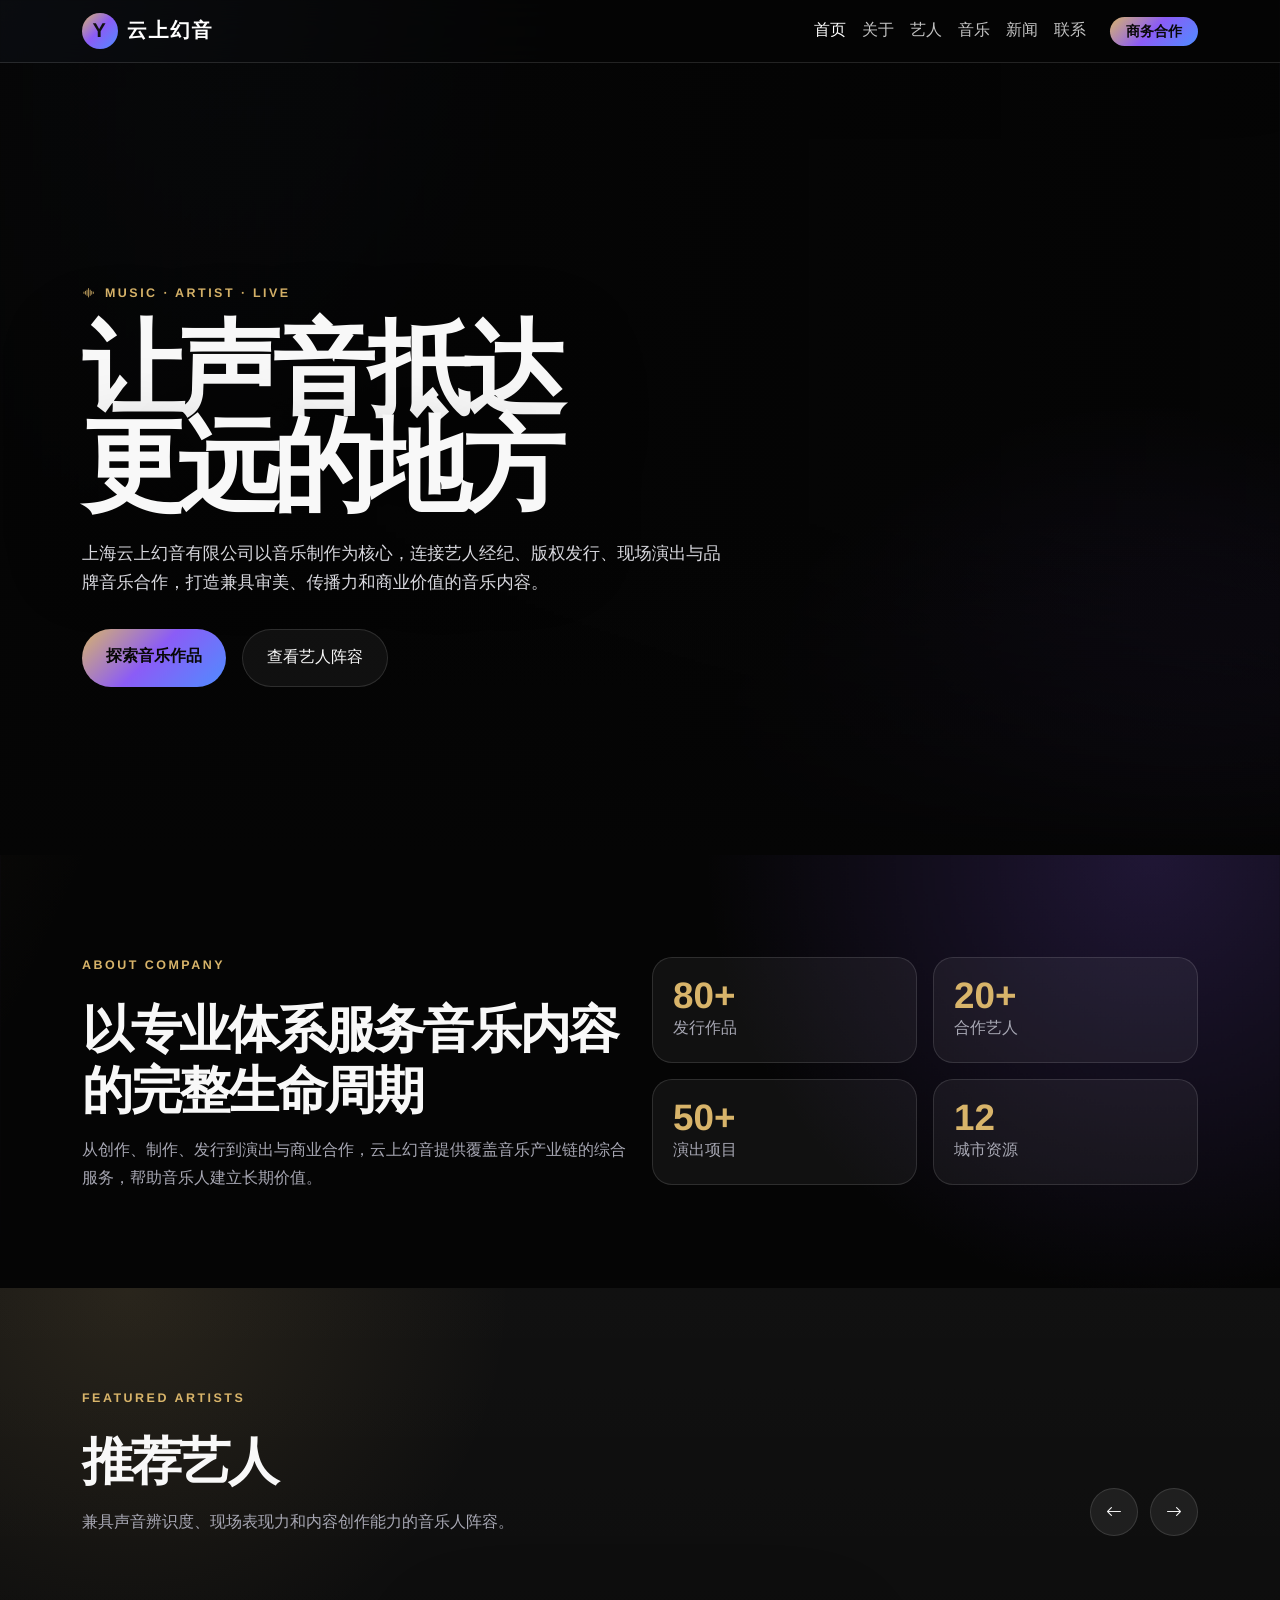
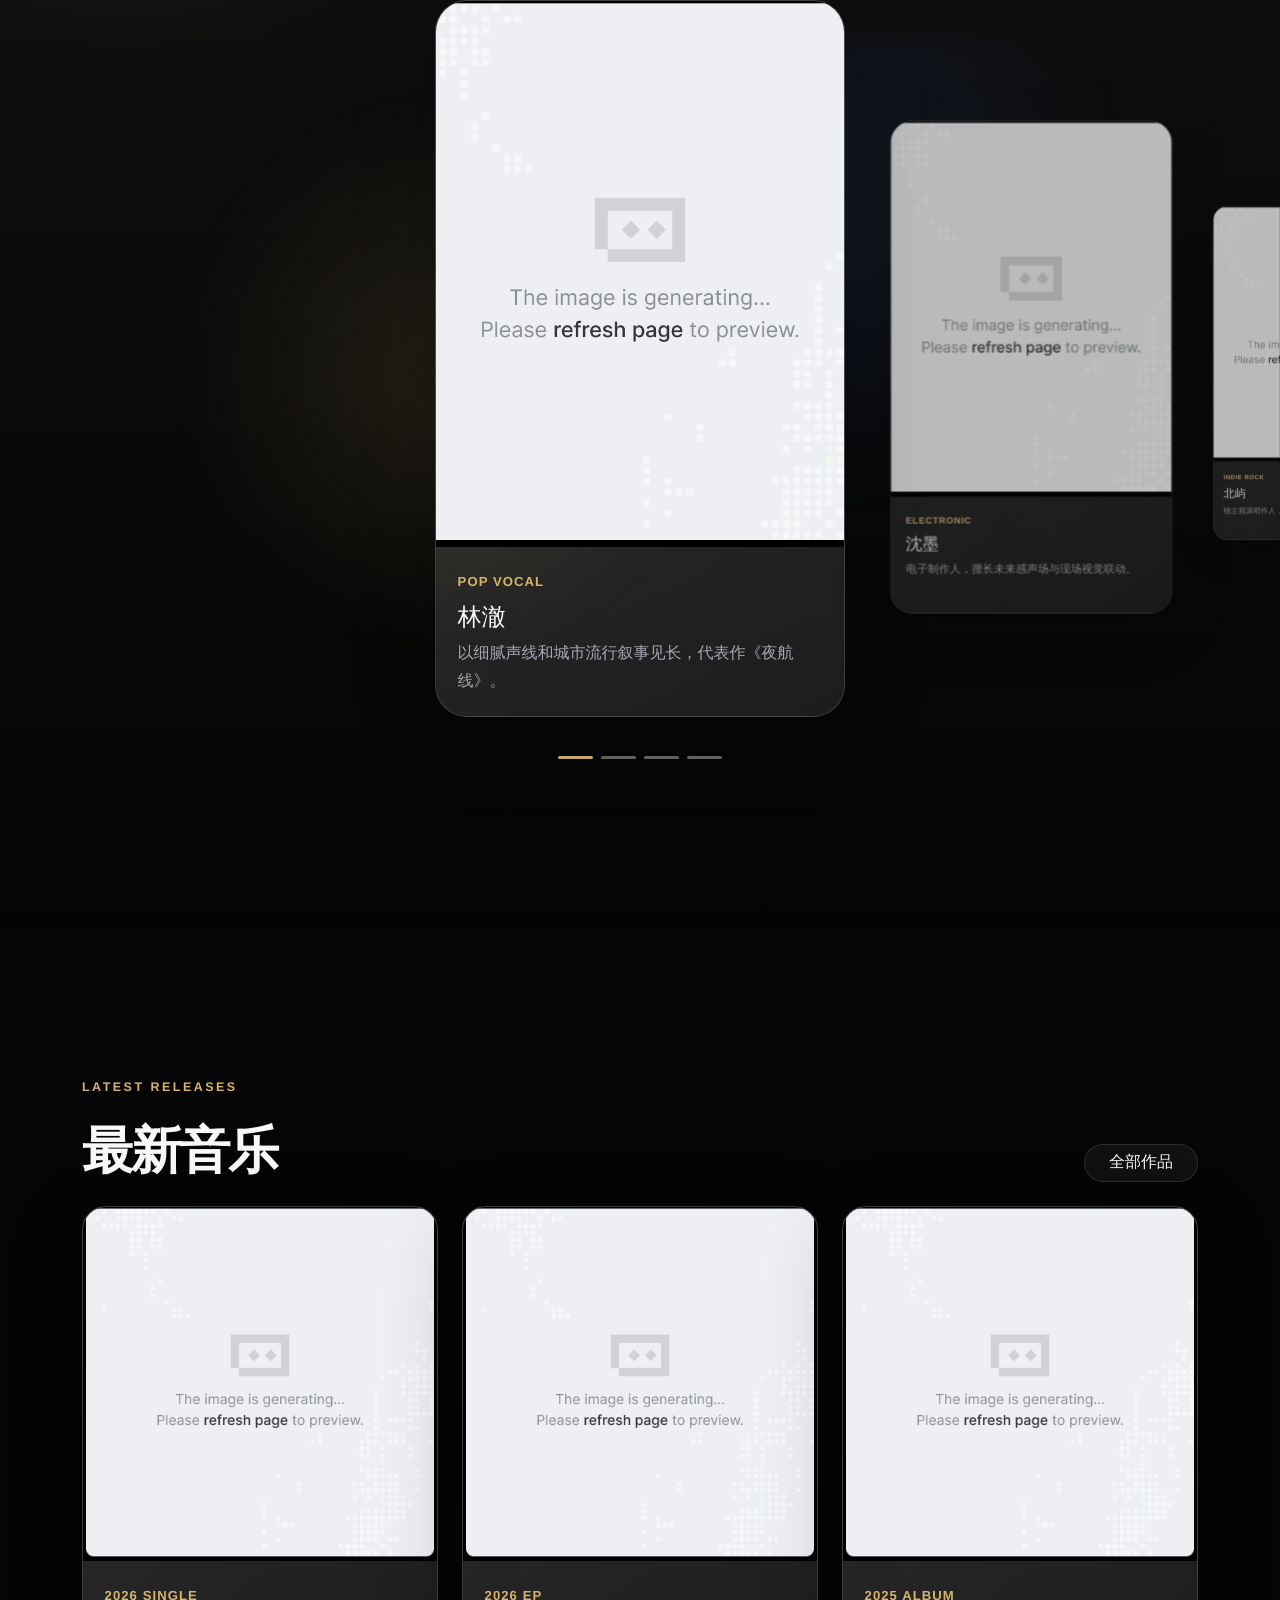
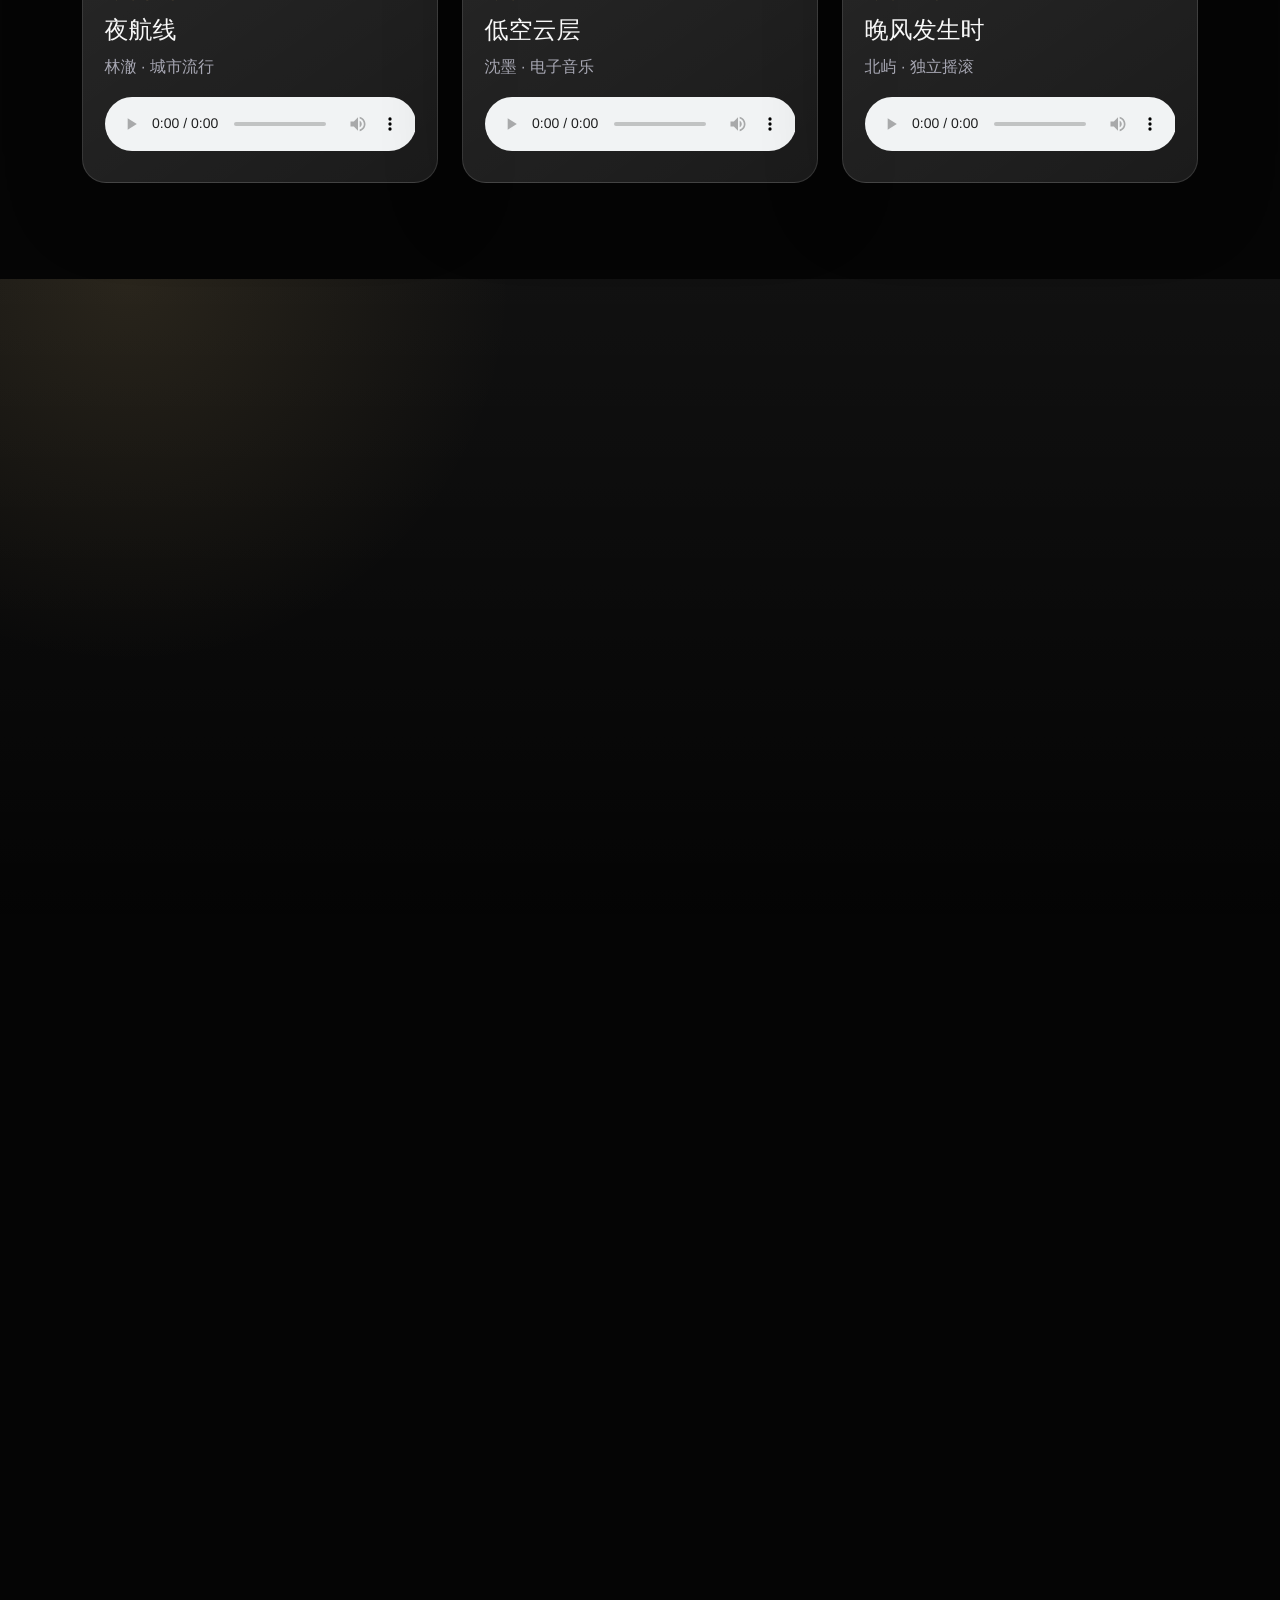
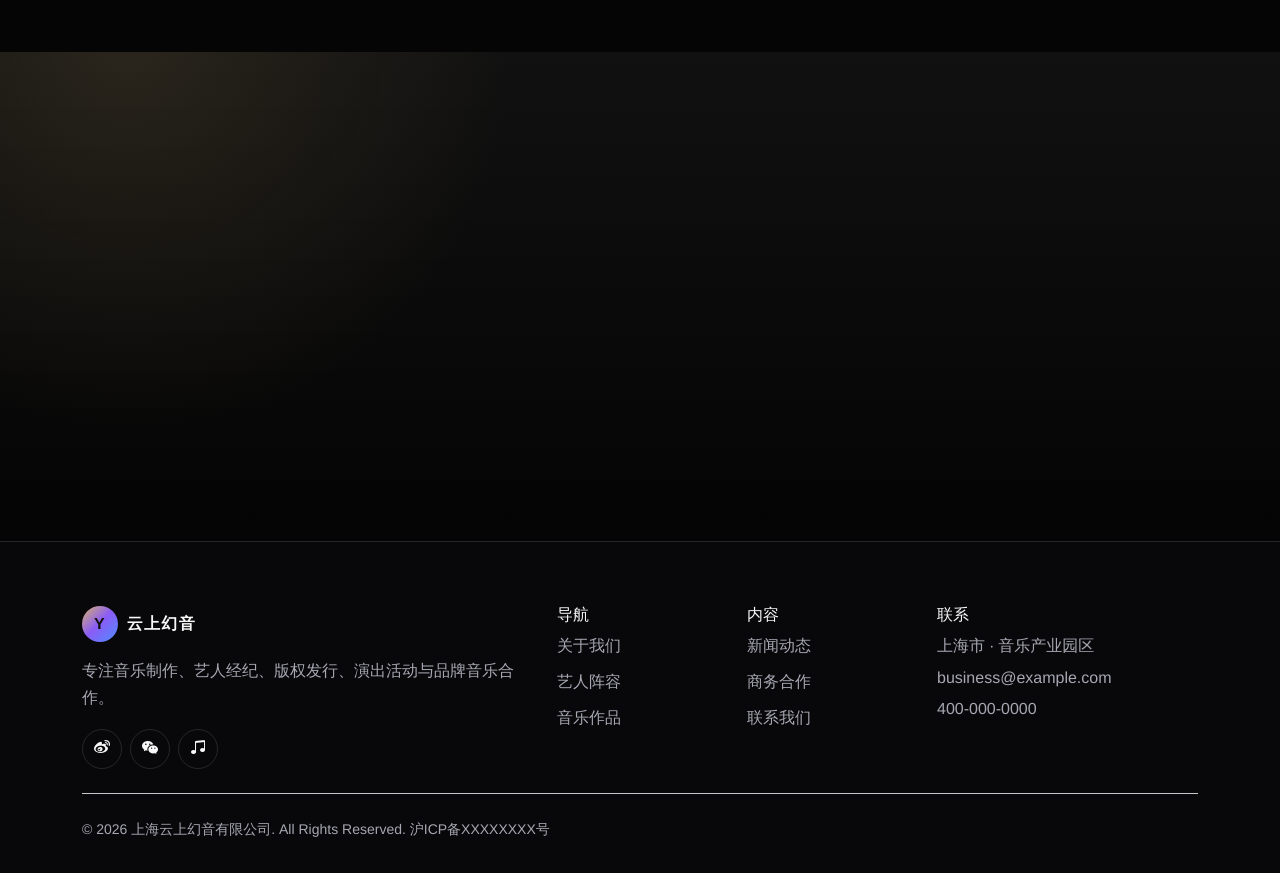
==== index.html @ 4dbf7090 "Add files via upload" ====
<!doctype html>
<html lang="zh-CN">
<head>
  <meta charset="utf-8">
  <meta name="viewport" content="width=device-width, initial-scale=1">
  <title>上海云上幻音有限公司 - 音乐制作、艺人经纪、版权发行与演出合作</title>
  <meta name="description" content="上海云上幻音有限公司专注音乐制作、艺人经纪、版权发行、演出活动与品牌音乐合作，打造具有影响力的音乐内容和艺人品牌。">
  <meta name="keywords" content="上海云上幻音,音乐公司,艺人经纪,音乐制作,版权发行,演出合作">
  <link href="vendor/bootstrap/css/bootstrap.min.css" rel="stylesheet">
  <link href="vendor/bootstrap-icons/bootstrap-icons.css" rel="stylesheet">
  <link href="vendor/swiper/swiper-bundle.min.css" rel="stylesheet">
  <link href="vendor/aos/aos.css" rel="stylesheet">
  <link href="css/reset.css" rel="stylesheet">
  <link href="css/style.css" rel="stylesheet">
  <link href="css/responsive.css" rel="stylesheet">
</head>
<body>
  <div class="site-shell">
    <nav class="navbar navbar-expand-lg navbar-dark fixed-top">
      <div class="container">
        <a class="navbar-brand" href="index.html"><span class="brand-mark">Y</span>云上幻音</a>
        <button class="navbar-toggler" type="button" data-bs-toggle="collapse" data-bs-target="#mainNav" aria-controls="mainNav" aria-expanded="false" aria-label="展开导航">
          <span class="navbar-toggler-icon"></span>
        </button>
        <div class="collapse navbar-collapse" id="mainNav">
          <ul class="navbar-nav ms-auto align-items-lg-center">
            <li class="nav-item"><a class="nav-link active" href="index.html">首页</a></li>
            <li class="nav-item"><a class="nav-link" href="about.html">关于</a></li>
            <li class="nav-item"><a class="nav-link" href="artists.html">艺人</a></li>
            <li class="nav-item"><a class="nav-link" href="music.html">音乐</a></li>
            <li class="nav-item"><a class="nav-link" href="news.html">新闻</a></li>
            <li class="nav-item"><a class="nav-link" href="contact.html">联系</a></li>
            <li class="nav-item ms-lg-3"><a class="btn btn-sm btn-brand rounded-pill px-3" href="contact.html">商务合作</a></li>
          </ul>
        </div>
      </div>
    </nav>

    <header class="hero" style="--hero-image: url('images/banners/home-hero.jpg');">
      <div class="container">
        <div class="row">
          <div class="col-lg-9" data-aos="fade-up">
            <span class="eyebrow"><i class="bi bi-soundwave"></i> MUSIC · ARTIST · LIVE</span>
            <h1 class="hero-title">让声音抵达更远的地方</h1>
            <p class="hero-text">上海云上幻音有限公司以音乐制作为核心，连接艺人经纪、版权发行、现场演出与品牌音乐合作，打造兼具审美、传播力和商业价值的音乐内容。</p>
            <div class="d-flex flex-wrap gap-3">
              <a class="btn btn-brand rounded-pill px-4 py-3" href="music.html">探索音乐作品</a>
              <a class="btn btn-ghost rounded-pill px-4 py-3" href="artists.html">查看艺人阵容</a>
            </div>
          </div>
        </div>
      </div>
    </header>

    <main>
      <section class="section">
        <div class="container">
          <div class="row g-4 align-items-center">
            <div class="col-lg-6" data-aos="fade-right">
              <div class="section-title mb-0">
                <span class="eyebrow">About Company</span>
                <h2>以专业体系服务音乐内容的完整生命周期</h2>
                <p>从创作、制作、发行到演出与商业合作，云上幻音提供覆盖音乐产业链的综合服务，帮助音乐人建立长期价值。</p>
              </div>
            </div>
            <div class="col-lg-6">
              <div class="row g-3">
                <div class="col-6" data-aos="zoom-in"><div class="stat"><strong>80+</strong><span class="muted">发行作品</span></div></div>
                <div class="col-6" data-aos="zoom-in" data-aos-delay="80"><div class="stat"><strong>20+</strong><span class="muted">合作艺人</span></div></div>
                <div class="col-6" data-aos="zoom-in" data-aos-delay="160"><div class="stat"><strong>50+</strong><span class="muted">演出项目</span></div></div>
                <div class="col-6" data-aos="zoom-in" data-aos-delay="240"><div class="stat"><strong>12</strong><span class="muted">城市资源</span></div></div>
              </div>
            </div>
          </div>
        </div>
      </section>

      <section class="section section-muted">
        <div class="container">
          <div class="d-flex flex-wrap justify-content-between gap-3 align-items-end mb-4" data-aos="fade-up">
            <div class="section-title mb-0">
              <span class="eyebrow">Featured Artists</span>
              <h2>推荐艺人</h2>
              <p>兼具声音辨识度、现场表现力和内容创作能力的音乐人阵容。</p>
            </div>
            <div class="carousel-controls" aria-label="艺人轮播控制">
              <button class="carousel-btn artist-prev" type="button" aria-label="上一位艺人"><i class="bi bi-arrow-left"></i></button>
              <button class="carousel-btn artist-next" type="button" aria-label="下一位艺人"><i class="bi bi-arrow-right"></i></button>
            </div>
          </div>
          <div class="artist-showcase" data-aos="fade-up">
          <div class="swiper artist-swiper">
            <div class="swiper-wrapper">
              <div class="swiper-slide">
                <article class="glass-card">
                  <img class="image-ratio" src="images/artists/lin-che.jpg" alt="流行女歌手林澈">
                  <div class="card-body">
                    <span class="meta">Pop Vocal</span>
                    <h3 class="h4 mt-2">林澈</h3>
                    <p class="muted mb-0">以细腻声线和城市流行叙事见长，代表作《夜航线》。</p>
                  </div>
                </article>
              </div>
              <div class="swiper-slide">
                <article class="glass-card">
                  <img class="image-ratio" src="images/artists/shen-mo.jpg" alt="电子音乐制作人沈墨">
                  <div class="card-body">
                    <span class="meta">Electronic</span>
                    <h3 class="h4 mt-2">沈墨</h3>
                    <p class="muted mb-0">电子制作人，擅长未来感声场与现场视觉联动。</p>
                  </div>
                </article>
              </div>
              <div class="swiper-slide">
                <article class="glass-card">
                  <img class="image-ratio" src="images/artists/bei-yu.jpg" alt="独立摇滚主唱北屿">
                  <div class="card-body">
                    <span class="meta">Indie Rock</span>
                    <h3 class="h4 mt-2">北屿</h3>
                    <p class="muted mb-0">独立摇滚唱作人，作品关注青年情绪和城市生活。</p>
                  </div>
                </article>
              </div>
              <div class="swiper-slide">
                <article class="glass-card">
                  <img class="image-ratio" src="images/artists/xu-yan.jpg" alt="R&B 歌手许言">
                  <div class="card-body">
                    <span class="meta">R&B</span>
                    <h3 class="h4 mt-2">许言</h3>
                    <p class="muted mb-0">R&B 唱作人，声音松弛且具有强烈律动表达。</p>
                  </div>
                </article>
              </div>
            </div>
            <div class="swiper-pagination position-static mt-4"></div>
          </div>
          </div>
        </div>
      </section>

      <section class="section">
        <div class="container">
          <div class="d-flex flex-wrap justify-content-between gap-3 align-items-end mb-4" data-aos="fade-up">
            <div class="section-title mb-0">
              <span class="eyebrow">Latest Releases</span>
              <h2>最新音乐</h2>
            </div>
            <a class="btn btn-ghost rounded-pill px-4" href="music.html">全部作品</a>
          </div>
          <div class="row g-4">
            <div class="col-md-4" data-aos="fade-up">
              <article class="glass-card">
                <img class="album-cover" src="images/albums/ye-hang-xian.jpg" alt="专辑夜航线封面">
                <div class="card-body">
                  <span class="meta">2026 Single</span>
                  <h3 class="h4 mt-2">夜航线</h3>
                  <p class="muted">林澈 · 城市流行</p>
                  <audio controls class="w-100"><source src="" type="audio/mpeg">当前浏览器不支持音频播放。</audio>
                </div>
              </article>
            </div>
            <div class="col-md-4" data-aos="fade-up" data-aos-delay="100">
              <article class="glass-card">
                <img class="album-cover" src="images/albums/di-kong-yun-ceng.jpg" alt="专辑低空云层封面">
                <div class="card-body">
                  <span class="meta">2026 EP</span>
                  <h3 class="h4 mt-2">低空云层</h3>
                  <p class="muted">沈墨 · 电子音乐</p>
                  <audio controls class="w-100"><source src="" type="audio/mpeg">当前浏览器不支持音频播放。</audio>
                </div>
              </article>
            </div>
            <div class="col-md-4" data-aos="fade-up" data-aos-delay="200">
              <article class="glass-card">
                <img class="album-cover" src="images/albums/wan-feng-fa-sheng-shi.jpg" alt="专辑晚风发生时封面">
                <div class="card-body">
                  <span class="meta">2025 Album</span>
                  <h3 class="h4 mt-2">晚风发生时</h3>
                  <p class="muted">北屿 · 独立摇滚</p>
                  <audio controls class="w-100"><source src="" type="audio/mpeg">当前浏览器不支持音频播放。</audio>
                </div>
              </article>
            </div>
          </div>
        </div>
      </section>

      <section class="section section-muted">
        <div class="container">
          <div class="row g-4">
            <div class="col-lg-5" data-aos="fade-right">
              <div class="section-title">
                <span class="eyebrow">Live & Events</span>
                <h2>演出活动</h2>
                <p>连接艺人与现场，覆盖 Livehouse、音乐节、品牌发布会和巡演项目。</p>
              </div>
              <a class="btn btn-brand rounded-pill px-4" href="contact.html">演出邀约</a>
            </div>
            <div class="col-lg-7">
              <div class="d-grid gap-3">
                <div class="music-row p-4" data-aos="fade-left">
                  <div class="d-flex flex-wrap justify-content-between gap-3">
                    <div><span class="meta">2026.08.18 · 上海</span><h3 class="h4 mt-2 mb-1">云上声场厂牌夜</h3><p class="muted mb-0">ModernSky Lab Shanghai</p></div>
                    <a class="btn btn-ghost rounded-pill align-self-center" href="contact.html">合作咨询</a>
                  </div>
                </div>
                <div class="music-row p-4" data-aos="fade-left" data-aos-delay="100">
                  <div class="d-flex flex-wrap justify-content-between gap-3">
                    <div><span class="meta">2026.09.06 · 杭州</span><h3 class="h4 mt-2 mb-1">幻音电子现场</h3><p class="muted mb-0">MAO Livehouse Hangzhou</p></div>
                    <a class="btn btn-ghost rounded-pill align-self-center" href="contact.html">合作咨询</a>
                  </div>
                </div>
                <div class="music-row p-4" data-aos="fade-left" data-aos-delay="200">
                  <div class="d-flex flex-wrap justify-content-between gap-3">
                    <div><span class="meta">2026.10.02 · 成都</span><h3 class="h4 mt-2 mb-1">城市回声音乐会</h3><p class="muted mb-0">东区超级音乐现场</p></div>
                    <a class="btn btn-ghost rounded-pill align-self-center" href="contact.html">合作咨询</a>
                  </div>
                </div>
              </div>
            </div>
          </div>
        </div>
      </section>

      <section class="section">
        <div class="container">
          <div class="d-flex flex-wrap justify-content-between gap-3 align-items-end mb-4" data-aos="fade-up">
            <div class="section-title mb-0">
              <span class="eyebrow">News</span>
              <h2>新闻动态</h2>
            </div>
            <a class="btn btn-ghost rounded-pill px-4" href="news.html">更多新闻</a>
          </div>
          <div class="row g-4">
            <div class="col-md-4" data-aos="fade-up">
              <article class="glass-card">
                <img class="wide-image" src="images/news/company-plan.jpg" alt="公司发布会">
                <div class="card-body"><span class="meta">公司新闻</span><h3 class="h5 mt-2">云上幻音发布 2026 内容厂牌计划</h3><p class="muted mb-0">围绕音乐制作、艺人开发与现场项目持续投入。</p></div>
              </article>
            </div>
            <div class="col-md-4" data-aos="fade-up" data-aos-delay="100">
              <article class="glass-card">
                <img class="wide-image" src="images/news/studio-release.jpg" alt="录音棚制作现场">
                <div class="card-body"><span class="meta">作品发行</span><h3 class="h5 mt-2">林澈全新单曲《夜航线》正式上线</h3><p class="muted mb-0">以夜晚城市为背景，呈现更成熟的流行表达。</p></div>
              </article>
            </div>
            <div class="col-md-4" data-aos="fade-up" data-aos-delay="200">
              <article class="glass-card">
                <img class="wide-image" src="images/news/live-festival.jpg" alt="音乐节现场">
                <div class="card-body"><span class="meta">演出活动</span><h3 class="h5 mt-2">厂牌联合演出将在上海启动</h3><p class="muted mb-0">多位艺人同台，呈现多风格融合现场。</p></div>
              </article>
            </div>
          </div>
        </div>
      </section>

      <section class="section section-muted">
        <div class="container">
          <div class="glass-card p-4 p-lg-5" data-aos="zoom-in">
            <div class="row g-4 align-items-center">
              <div class="col-lg-8">
                <span class="eyebrow">Business Cooperation</span>
                <h2 class="display-5 fw-bold mb-3">版权、演出、品牌音乐与艺人商务合作</h2>
                <p class="muted mb-0">欢迎品牌方、活动主办方、媒体平台和内容合作伙伴与我们联系。</p>
              </div>
              <div class="col-lg-4 text-lg-end">
                <a class="btn btn-brand rounded-pill px-5 py-3" href="contact.html">联系合作</a>
              </div>
            </div>
          </div>
        </div>
      </section>
    </main>

    <footer class="site-footer">
      <div class="container">
        <div class="row g-4">
          <div class="col-lg-5">
            <a class="navbar-brand d-inline-flex align-items-center mb-3" href="index.html"><span class="brand-mark">Y</span>云上幻音</a>
            <p class="muted">专注音乐制作、艺人经纪、版权发行、演出活动与品牌音乐合作。</p>
            <div><a class="social-link" href="#" aria-label="微博"><i class="bi bi-sina-weibo"></i></a><a class="social-link" href="#" aria-label="微信"><i class="bi bi-wechat"></i></a><a class="social-link" href="#" aria-label="抖音"><i class="bi bi-music-note-beamed"></i></a></div>
          </div>
          <div class="col-6 col-lg-2"><h3 class="h6">导航</h3><a class="footer-link" href="about.html">关于我们</a><a class="footer-link" href="artists.html">艺人阵容</a><a class="footer-link" href="music.html">音乐作品</a></div>
          <div class="col-6 col-lg-2"><h3 class="h6">内容</h3><a class="footer-link" href="news.html">新闻动态</a><a class="footer-link" href="contact.html">商务合作</a><a class="footer-link" href="contact.html">联系我们</a></div>
          <div class="col-lg-3"><h3 class="h6">联系</h3><p class="muted mb-1">上海市 · 音乐产业园区</p><p class="muted mb-1">business@example.com</p><p class="muted mb-0">400-000-0000</p></div>
        </div>
        <div class="border-top border-secondary-subtle mt-4 pt-4 muted small">© 2026 上海云上幻音有限公司. All Rights Reserved. 沪ICP备XXXXXXXX号</div>
      </div>
    </footer>
  </div>
  <button class="back-to-top" aria-label="返回顶部"><i class="bi bi-arrow-up"></i></button>
  <script src="vendor/bootstrap/js/bootstrap.bundle.min.js"></script>
  <script src="vendor/swiper/swiper-bundle.min.js"></script>
  <script src="vendor/aos/aos.js"></script>
  <script src="js/main.js"></script>
</body>
</html>
---- css/style.css ----
:root {
  --bg: #050505;
  --bg-soft: #101014;
  --bg-card: rgba(255, 255, 255, 0.06);
  --text: #f8f8f8;
  --muted: #a7a7b3;
  --line: rgba(255, 255, 255, 0.12);
  --gold: #d8b46a;
  --blue: #4f8cff;
  --purple: #8b5cf6;
  --gradient: linear-gradient(135deg, #d8b46a 0%, #8b5cf6 48%, #4f8cff 100%);
}

body {
  color: var(--text);
  background: var(--bg);
  font-family: "Inter", "Microsoft YaHei", "PingFang SC", Arial, sans-serif;
  line-height: 1.7;
  text-rendering: geometricPrecision;
}

.site-shell {
  overflow: hidden;
  background:
    radial-gradient(circle at top left, rgba(79, 140, 255, 0.22), transparent 34rem),
    radial-gradient(circle at 90% 15%, rgba(139, 92, 246, 0.2), transparent 28rem),
    linear-gradient(115deg, rgba(216, 180, 106, 0.08), transparent 28rem),
    var(--bg);
}

.site-shell::before {
  position: fixed;
  inset: 0;
  z-index: 0;
  pointer-events: none;
  content: "";
  opacity: 0.24;
  background-image:
    linear-gradient(rgba(255, 255, 255, 0.035) 1px, transparent 1px),
    linear-gradient(90deg, rgba(255, 255, 255, 0.035) 1px, transparent 1px);
  background-size: 72px 72px;
  mask-image: radial-gradient(circle at 50% 12%, #000, transparent 68%);
}

.site-shell > * {
  position: relative;
  z-index: 1;
}

.navbar {
  border-bottom: 1px solid var(--line);
  background: rgba(5, 5, 5, 0.82);
  backdrop-filter: blur(18px);
  box-shadow: 0 1rem 4rem rgba(0, 0, 0, 0.16);
}

.navbar-brand {
  font-weight: 800;
  letter-spacing: 0.08em;
}

.brand-mark {
  display: inline-flex;
  align-items: center;
  justify-content: center;
  width: 2.25rem;
  height: 2.25rem;
  margin-right: 0.55rem;
  border-radius: 50%;
  color: #111;
  background: var(--gradient);
  font-weight: 900;
}

.nav-link {
  color: rgba(255, 255, 255, 0.76);
}

.nav-link:hover,
.nav-link.active {
  color: var(--gold);
}

.hero {
  position: relative;
  min-height: 88vh;
  display: flex;
  align-items: center;
  padding: 8rem 0 5rem;
  isolation: isolate;
}

.hero::before {
  position: absolute;
  inset: 0;
  content: "";
  background:
    linear-gradient(90deg, rgba(5, 5, 5, 0.96) 0%, rgba(5, 5, 5, 0.7) 48%, rgba(5, 5, 5, 0.36) 100%),
    var(--hero-image);
  background-size: cover;
  background-position: center;
}

.hero::after,
.page-hero::after {
  position: absolute;
  inset: auto 0 0;
  height: 42%;
  content: "";
  pointer-events: none;
  background: linear-gradient(180deg, transparent, var(--bg));
}

.hero > .container,
.page-hero > .container {
  position: relative;
  z-index: 1;
}

.eyebrow {
  display: inline-flex;
  gap: 0.5rem;
  align-items: center;
  margin-bottom: 1rem;
  color: var(--gold);
  font-size: 0.78rem;
  font-weight: 700;
  letter-spacing: 0.2em;
  text-transform: uppercase;
}

.hero-title {
  max-width: 780px;
  font-size: clamp(3rem, 8vw, 7.5rem);
  line-height: 0.95;
  font-weight: 900;
  letter-spacing: -0.07em;
  text-wrap: balance;
  text-shadow: 0 2rem 5rem rgba(0, 0, 0, 0.5);
}

.hero-text {
  max-width: 640px;
  margin: 1.5rem 0 2rem;
  color: #d8d8de;
  font-size: 1.08rem;
}

.btn-brand {
  border: 0;
  color: #080808;
  background: var(--gradient);
  font-weight: 800;
}

.btn-brand:hover {
  color: #080808;
  transform: translateY(-1px);
  box-shadow: 0 1rem 2.5rem rgba(79, 140, 255, 0.22);
}

.btn-ghost {
  border: 1px solid var(--line);
  color: var(--text);
  background: rgba(255, 255, 255, 0.05);
}

.btn-ghost:hover {
  border-color: var(--gold);
  color: var(--gold);
}

.section {
  position: relative;
  padding: 6rem 0;
}

.section-muted {
  background:
    radial-gradient(circle at 10% 0%, rgba(216, 180, 106, 0.12), transparent 24rem),
    linear-gradient(180deg, rgba(255, 255, 255, 0.052), rgba(255, 255, 255, 0));
}

.section-title {
  max-width: 720px;
  margin-bottom: 2.5rem;
}

.section-title h2 {
  margin: 0.4rem 0 0;
  font-size: clamp(2rem, 4vw, 4rem);
  font-weight: 900;
  letter-spacing: -0.05em;
}

.section-title p {
  margin: 1rem 0 0;
  color: var(--muted);
}

.glass-card {
  position: relative;
  height: 100%;
  border: 1px solid var(--line);
  border-radius: 1.5rem;
  background:
    linear-gradient(145deg, rgba(255, 255, 255, 0.11), rgba(255, 255, 255, 0.035)),
    var(--bg-card);
  box-shadow: 0 1.5rem 5rem rgba(0, 0, 0, 0.22);
  overflow: hidden;
  transition: transform 0.45s ease, border-color 0.45s ease, box-shadow 0.45s ease;
}

.glass-card::before {
  position: absolute;
  inset: 0;
  content: "";
  pointer-events: none;
  opacity: 0;
  background: linear-gradient(135deg, rgba(216, 180, 106, 0.22), transparent 34%, rgba(79, 140, 255, 0.15));
  transition: opacity 0.45s ease;
}

.glass-card:hover {
  transform: translateY(-0.5rem);
  border-color: rgba(216, 180, 106, 0.46);
  box-shadow: 0 2.2rem 6rem rgba(0, 0, 0, 0.34);
}

.glass-card:hover::before {
  opacity: 1;
}

.glass-card .card-body {
  padding: 1.35rem;
}

.image-ratio {
  aspect-ratio: 4 / 5;
  object-fit: cover;
}

.wide-image {
  aspect-ratio: 16 / 10;
  object-fit: cover;
}

.album-cover {
  aspect-ratio: 1 / 1;
  object-fit: cover;
}

.artist-showcase {
  position: relative;
  padding: 1rem 0 2.5rem;
}

.artist-showcase::before {
  position: absolute;
  inset: 8% 8% 0;
  content: "";
  border-radius: 3rem;
  opacity: 0.55;
  background:
    radial-gradient(circle at 30% 40%, rgba(216, 180, 106, 0.22), transparent 18rem),
    radial-gradient(circle at 70% 20%, rgba(79, 140, 255, 0.18), transparent 20rem);
  filter: blur(10px);
}

.artist-swiper {
  overflow: visible;
  padding: 1.5rem 0 4.5rem;
}

.artist-swiper .swiper-wrapper {
  align-items: stretch;
}

.artist-swiper .swiper-slide {
  width: min(72vw, 410px);
  height: auto;
  transition: opacity 0.45s ease, filter 0.45s ease;
}

.artist-swiper .swiper-slide:not(.swiper-slide-active) {
  filter: saturate(0.72) brightness(0.78);
}

.artist-swiper .glass-card {
  border-radius: 2rem;
  transform-origin: center;
}

.artist-swiper .image-ratio {
  aspect-ratio: 4 / 5.35;
}

.artist-swiper .swiper-pagination-bullet {
  width: 2.2rem;
  height: 0.18rem;
  border-radius: 999px;
  background: rgba(255, 255, 255, 0.4);
  opacity: 1;
}

.artist-swiper .swiper-pagination-bullet-active {
  background: var(--gold);
}

.carousel-controls {
  display: flex;
  gap: 0.75rem;
}

.carousel-btn {
  display: inline-flex;
  width: 3rem;
  height: 3rem;
  align-items: center;
  justify-content: center;
  border: 1px solid var(--line);
  border-radius: 50%;
  color: var(--text);
  background: rgba(255, 255, 255, 0.07);
  transition: transform 0.3s ease, border-color 0.3s ease, background 0.3s ease;
}

.carousel-btn:hover {
  transform: translateY(-2px);
  border-color: var(--gold);
  color: #111;
  background: var(--gold);
}

.meta {
  color: var(--gold);
  font-size: 0.82rem;
  font-weight: 800;
  letter-spacing: 0.08em;
  text-transform: uppercase;
}

.muted {
  color: var(--muted);
}

.stat {
  padding: 1.25rem;
  border: 1px solid var(--line);
  border-radius: 1.25rem;
  background: rgba(255, 255, 255, 0.05);
}

.stat strong {
  display: block;
  font-size: 2.3rem;
  line-height: 1;
  color: var(--gold);
}

.page-hero {
  position: relative;
  padding: 8.5rem 0 4rem;
  border-bottom: 1px solid var(--line);
  background:
    linear-gradient(90deg, rgba(5, 5, 5, 0.92), rgba(5, 5, 5, 0.62)),
    var(--page-image);
  background-size: cover;
  background-position: center;
  isolation: isolate;
}

.page-hero h1 {
  max-width: 760px;
  font-size: clamp(2.6rem, 6vw, 5.8rem);
  line-height: 0.98;
  font-weight: 900;
  letter-spacing: -0.06em;
}

.filter-pill {
  border: 1px solid var(--line);
  color: var(--text);
  background: rgba(255, 255, 255, 0.05);
}

.filter-pill.active,
.filter-pill:hover {
  border-color: var(--gold);
  color: #111;
  background: var(--gold);
}

.timeline-item {
  position: relative;
  padding-left: 2rem;
  border-left: 1px solid var(--line);
}

.timeline-item::before {
  position: absolute;
  left: -0.45rem;
  top: 0.3rem;
  width: 0.85rem;
  height: 0.85rem;
  border-radius: 50%;
  content: "";
  background: var(--gold);
}

.music-row {
  border: 1px solid var(--line);
  border-radius: 1.25rem;
  background: rgba(255, 255, 255, 0.045);
}

.contact-box {
  border: 1px solid var(--line);
  border-radius: 1.5rem;
  background: rgba(255, 255, 255, 0.06);
}

.form-control,
.form-select {
  border-color: var(--line);
  color: var(--text);
  background-color: rgba(255, 255, 255, 0.06);
}

.form-control:focus,
.form-select:focus {
  border-color: var(--gold);
  color: var(--text);
  background-color: rgba(255, 255, 255, 0.08);
  box-shadow: 0 0 0 0.25rem rgba(216, 180, 106, 0.15);
}

.site-footer {
  padding: 4rem 0 2rem;
  border-top: 1px solid var(--line);
  background: #08080a;
}

.footer-link {
  display: block;
  margin-bottom: 0.55rem;
  color: var(--muted);
}

.footer-link:hover {
  color: var(--gold);
}

.social-link {
  display: inline-flex;
  width: 2.5rem;
  height: 2.5rem;
  margin-right: 0.5rem;
  align-items: center;
  justify-content: center;
  border: 1px solid var(--line);
  border-radius: 50%;
  color: var(--text);
}

.social-link:hover {
  border-color: var(--gold);
  color: var(--gold);
}

.back-to-top {
  position: fixed;
  right: 1.25rem;
  bottom: 1.25rem;
  z-index: 20;
  display: none;
  width: 2.8rem;
  height: 2.8rem;
  border: 0;
  border-radius: 50%;
  color: #111;
  background: var(--gold);
}

.back-to-top.show {
  display: inline-flex;
  align-items: center;
  justify-content: center;
}
---- css/responsive.css ----
@media (max-width: 991.98px) {
  .navbar-collapse {
    padding: 1rem 0;
  }

  .hero {
    min-height: auto;
    padding: 7rem 0 4rem;
  }

  .section {
    padding: 4.5rem 0;
  }
}

@media (max-width: 767.98px) {
  .hero-title,
  .page-hero h1 {
    letter-spacing: -0.045em;
  }

  .hero-text {
    font-size: 1rem;
  }

  .section-title {
    margin-bottom: 1.8rem;
  }

  .glass-card .card-body {
    padding: 1rem;
  }

  .page-hero {
    padding: 7rem 0 3rem;
  }

  .artist-swiper .swiper-slide {
    width: 82vw;
  }

  .carousel-controls {
    margin-top: 1rem;
  }
}
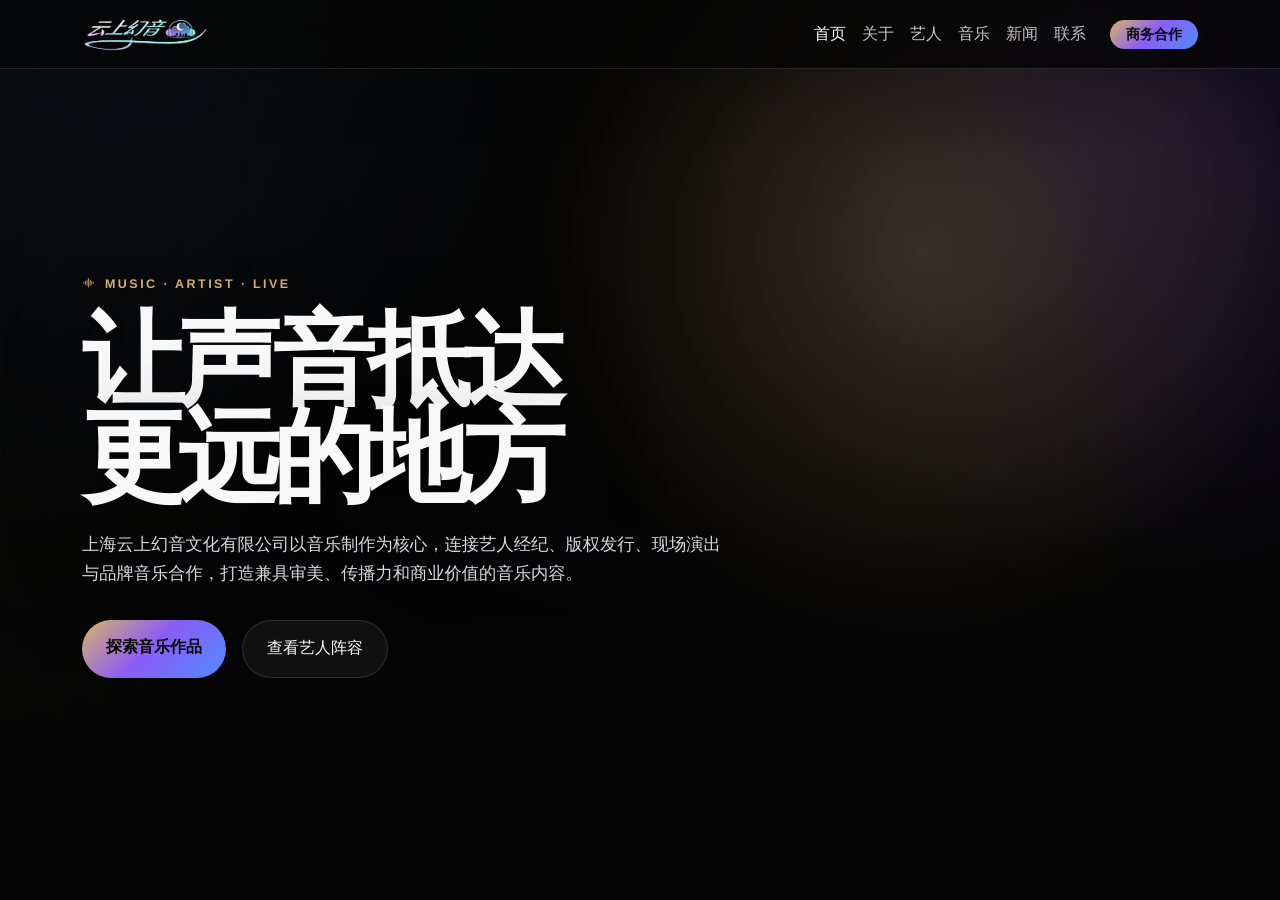
==== commit 55c9475d: "Add files via upload" ====
--- a/index.html
+++ b/index.html
@@ -3,8 +3,8 @@
 <head>
   <meta charset="utf-8">
   <meta name="viewport" content="width=device-width, initial-scale=1">
-  <title>上海云上幻音有限公司 - 音乐制作、艺人经纪、版权发行与演出合作</title>
-  <meta name="description" content="上海云上幻音有限公司专注音乐制作、艺人经纪、版权发行、演出活动与品牌音乐合作，打造具有影响力的音乐内容和艺人品牌。">
+  <title>上海云上幻音文化有限公司 - 音乐制作、艺人经纪、版权发行与演出合作</title>
+  <meta name="description" content="上海云上幻音文化有限公司专注音乐制作、艺人经纪、版权发行、演出活动与品牌音乐合作，打造具有影响力的音乐内容和艺人品牌。">
   <meta name="keywords" content="上海云上幻音,音乐公司,艺人经纪,音乐制作,版权发行,演出合作">
   <link href="vendor/bootstrap/css/bootstrap.min.css" rel="stylesheet">
   <link href="vendor/bootstrap-icons/bootstrap-icons.css" rel="stylesheet">
@@ -18,7 +18,7 @@
   <div class="site-shell">
     <nav class="navbar navbar-expand-lg navbar-dark fixed-top">
       <div class="container">
-        <a class="navbar-brand" href="index.html"><span class="brand-mark">Y</span>云上幻音</a>
+        <a class="navbar-brand" href="index.html"><img class="brand-logo" src="logo.png" alt="Yunshang Huanyin"></a>
         <button class="navbar-toggler" type="button" data-bs-toggle="collapse" data-bs-target="#mainNav" aria-controls="mainNav" aria-expanded="false" aria-label="展开导航">
           <span class="navbar-toggler-icon"></span>
         </button>
@@ -36,13 +36,13 @@
       </div>
     </nav>
 
-    <header class="hero" style="--hero-image: url('images/banners/home-hero.jpg');">
+    <header class="hero" style="--hero-image: url('https://trae-api-cn.mchost.guru/api/ide/v1/text_to_image?prompt=luxury%20music%20company%20concert%20stage%20background%2C%20cinematic%20lighting%2C%20premium%20website%20hero%20image%2C%20deep%20blue%20purple%20gold%20atmosphere%2C%20realistic%20wide%20angle&image_size=landscape_16_9');">
       <div class="container">
         <div class="row">
           <div class="col-lg-9" data-aos="fade-up">
             <span class="eyebrow"><i class="bi bi-soundwave"></i> MUSIC · ARTIST · LIVE</span>
             <h1 class="hero-title">让声音抵达更远的地方</h1>
-            <p class="hero-text">上海云上幻音有限公司以音乐制作为核心，连接艺人经纪、版权发行、现场演出与品牌音乐合作，打造兼具审美、传播力和商业价值的音乐内容。</p>
+            <p class="hero-text">上海云上幻音文化有限公司以音乐制作为核心，连接艺人经纪、版权发行、现场演出与品牌音乐合作，打造兼具审美、传播力和商业价值的音乐内容。</p>
             <div class="d-flex flex-wrap gap-3">
               <a class="btn btn-brand rounded-pill px-4 py-3" href="music.html">探索音乐作品</a>
               <a class="btn btn-ghost rounded-pill px-4 py-3" href="artists.html">查看艺人阵容</a>
@@ -276,7 +276,7 @@
       <div class="container">
         <div class="row g-4">
           <div class="col-lg-5">
-            <a class="navbar-brand d-inline-flex align-items-center mb-3" href="index.html"><span class="brand-mark">Y</span>云上幻音</a>
+            <a class="footer-brand mb-3" href="index.html"><img class="brand-logo" src="logo.png" alt="Yunshang Huanyin"><span>上海云上幻音文化有限公司</span></a>
             <p class="muted">专注音乐制作、艺人经纪、版权发行、演出活动与品牌音乐合作。</p>
             <div><a class="social-link" href="#" aria-label="微博"><i class="bi bi-sina-weibo"></i></a><a class="social-link" href="#" aria-label="微信"><i class="bi bi-wechat"></i></a><a class="social-link" href="#" aria-label="抖音"><i class="bi bi-music-note-beamed"></i></a></div>
           </div>
@@ -284,7 +284,7 @@
           <div class="col-6 col-lg-2"><h3 class="h6">内容</h3><a class="footer-link" href="news.html">新闻动态</a><a class="footer-link" href="contact.html">商务合作</a><a class="footer-link" href="contact.html">联系我们</a></div>
           <div class="col-lg-3"><h3 class="h6">联系</h3><p class="muted mb-1">上海市 · 音乐产业园区</p><p class="muted mb-1">business@example.com</p><p class="muted mb-0">400-000-0000</p></div>
         </div>
-        <div class="border-top border-secondary-subtle mt-4 pt-4 muted small">© 2026 上海云上幻音有限公司. All Rights Reserved. 沪ICP备XXXXXXXX号</div>
+        <div class="border-top border-secondary-subtle mt-4 pt-4 muted small">© 2026 上海云上幻音文化有限公司. All Rights Reserved. 沪ICP备XXXXXXXX号</div>
       </div>
     </footer>
   </div>
--- a/css/style.css
+++ b/css/style.css
@@ -11,7 +11,14 @@
   --gradient: linear-gradient(135deg, #d8b46a 0%, #8b5cf6 48%, #4f8cff 100%);
 }
 
+html {
+  height: 100%;
+  overflow: hidden;
+}
+
 body {
+  height: 100%;
+  overflow: hidden;
   color: var(--text);
   background: var(--bg);
   font-family: "Inter", "Microsoft YaHei", "PingFang SC", Arial, sans-serif;
@@ -20,12 +27,30 @@
 }
 
 .site-shell {
-  overflow: hidden;
+  height: 100svh;
+  overflow-x: hidden;
+  overflow-y: auto;
+  scroll-behavior: smooth;
+  scroll-snap-type: y mandatory;
+  overscroll-behavior-y: contain;
   background:
     radial-gradient(circle at top left, rgba(79, 140, 255, 0.22), transparent 34rem),
     radial-gradient(circle at 90% 15%, rgba(139, 92, 246, 0.2), transparent 28rem),
     linear-gradient(115deg, rgba(216, 180, 106, 0.08), transparent 28rem),
     var(--bg);
+}
+
+.site-shell::-webkit-scrollbar {
+  width: 0.45rem;
+}
+
+.site-shell::-webkit-scrollbar-track {
+  background: rgba(255, 255, 255, 0.04);
+}
+
+.site-shell::-webkit-scrollbar-thumb {
+  border-radius: 999px;
+  background: rgba(216, 180, 106, 0.45);
 }
 
 .site-shell::before {
@@ -48,28 +73,61 @@
 }
 
 .navbar {
+  position: fixed;
+  top: 0;
+  right: 0;
+  left: 0;
+  z-index: 1030;
   border-bottom: 1px solid var(--line);
   background: rgba(5, 5, 5, 0.82);
   backdrop-filter: blur(18px);
   box-shadow: 0 1rem 4rem rgba(0, 0, 0, 0.16);
+  transition: background 0.35s ease, border-color 0.35s ease, box-shadow 0.35s ease, padding 0.35s ease;
+}
+
+.navbar.navbar-scrolled {
+  border-color: rgba(216, 180, 106, 0.22);
+  background: rgba(5, 5, 5, 0.94);
+  box-shadow: 0 1.2rem 3.5rem rgba(0, 0, 0, 0.36);
 }
 
 .navbar-brand {
+  display: inline-flex;
+  align-items: center;
   font-weight: 800;
   letter-spacing: 0.08em;
 }
 
-.brand-mark {
+.brand-logo {
+  display: block;
+  width: auto;
+  height: 2.65rem;
+  max-width: 12rem;
+  object-fit: contain;
+}
+
+.footer-brand {
   display: inline-flex;
   align-items: center;
-  justify-content: center;
-  width: 2.25rem;
-  height: 2.25rem;
-  margin-right: 0.55rem;
-  border-radius: 50%;
-  color: #111;
+  gap: 0.85rem;
+  color: #fff;
+  text-decoration: none;
+}
+
+.footer-brand .brand-logo {
+  height: 3.6rem;
+  max-width: 12rem;
+}
+
+.footer-brand span {
+  font-size: 1.35rem;
+  font-weight: 800;
+  letter-spacing: 0.12em;
+  line-height: 1;
   background: var(--gradient);
-  font-weight: 900;
+  -webkit-background-clip: text;
+  background-clip: text;
+  -webkit-text-fill-color: transparent;
 }
 
 .nav-link {
@@ -83,11 +141,12 @@
 
 .hero {
   position: relative;
-  min-height: 88vh;
+  min-height: 100svh;
   display: flex;
   align-items: center;
   padding: 8rem 0 5rem;
   isolation: isolate;
+  --hero-image: url("https://trae-api-cn.mchost.guru/api/ide/v1/text_to_image?prompt=luxury%20music%20company%20concert%20stage%20background%2C%20cinematic%20lights%2C%20premium%20website%20hero%2C%20deep%20blue%20gold%20purple%20atmosphere%2C%20realistic%20wide%20angle&image_size=landscape_16_9");
 }
 
 .hero::before {
@@ -95,7 +154,8 @@
   inset: 0;
   content: "";
   background:
-    linear-gradient(90deg, rgba(5, 5, 5, 0.96) 0%, rgba(5, 5, 5, 0.7) 48%, rgba(5, 5, 5, 0.36) 100%),
+    radial-gradient(circle at 72% 28%, rgba(216, 180, 106, 0.22), transparent 24rem),
+    linear-gradient(90deg, rgba(5, 5, 5, 0.78) 0%, rgba(5, 5, 5, 0.46) 48%, rgba(5, 5, 5, 0.18) 100%),
     var(--hero-image);
   background-size: cover;
   background-position: center;
@@ -172,6 +232,9 @@
 
 .section {
   position: relative;
+  min-height: 100svh;
+  display: flex;
+  align-items: center;
   padding: 6rem 0;
 }
 
@@ -360,10 +423,15 @@
 
 .page-hero {
   position: relative;
+  min-height: 100svh;
+  display: flex;
+  align-items: center;
   padding: 8.5rem 0 4rem;
   border-bottom: 1px solid var(--line);
+  --page-image: url("https://trae-api-cn.mchost.guru/api/ide/v1/text_to_image?prompt=premium%20music%20label%20website%20banner%20background%2C%20recording%20studio%20and%20concert%20lights%2C%20dark%20blue%20purple%20gold%20cinematic%2C%20realistic%20wide%20photo&image_size=landscape_16_9");
   background:
-    linear-gradient(90deg, rgba(5, 5, 5, 0.92), rgba(5, 5, 5, 0.62)),
+    radial-gradient(circle at 76% 30%, rgba(79, 140, 255, 0.24), transparent 24rem),
+    linear-gradient(90deg, rgba(5, 5, 5, 0.76), rgba(5, 5, 5, 0.36)),
     var(--page-image);
   background-size: cover;
   background-position: center;
@@ -436,9 +504,20 @@
 }
 
 .site-footer {
+  min-height: 100svh;
+  display: flex;
+  align-items: center;
   padding: 4rem 0 2rem;
   border-top: 1px solid var(--line);
   background: #08080a;
+}
+
+.hero,
+.page-hero,
+.section,
+.site-footer {
+  scroll-snap-align: start;
+  scroll-snap-stop: always;
 }
 
 .footer-link {
--- a/css/responsive.css
+++ b/css/responsive.css
@@ -4,16 +4,35 @@
   }
 
   .hero {
-    min-height: auto;
+    min-height: 100svh;
     padding: 7rem 0 4rem;
   }
 
   .section {
+    min-height: 100svh;
     padding: 4.5rem 0;
   }
 }
 
 @media (max-width: 767.98px) {
+  .brand-logo {
+    height: 2.25rem;
+    max-width: 9.5rem;
+  }
+
+  .footer-brand {
+    gap: 0.65rem;
+  }
+
+  .footer-brand .brand-logo {
+    height: 3rem;
+  }
+
+  .footer-brand span {
+    font-size: 1.1rem;
+    letter-spacing: 0.08em;
+  }
+
   .hero-title,
   .page-hero h1 {
     letter-spacing: -0.045em;
@@ -32,6 +51,7 @@
   }
 
   .page-hero {
+    min-height: 100svh;
     padding: 7rem 0 3rem;
   }
 
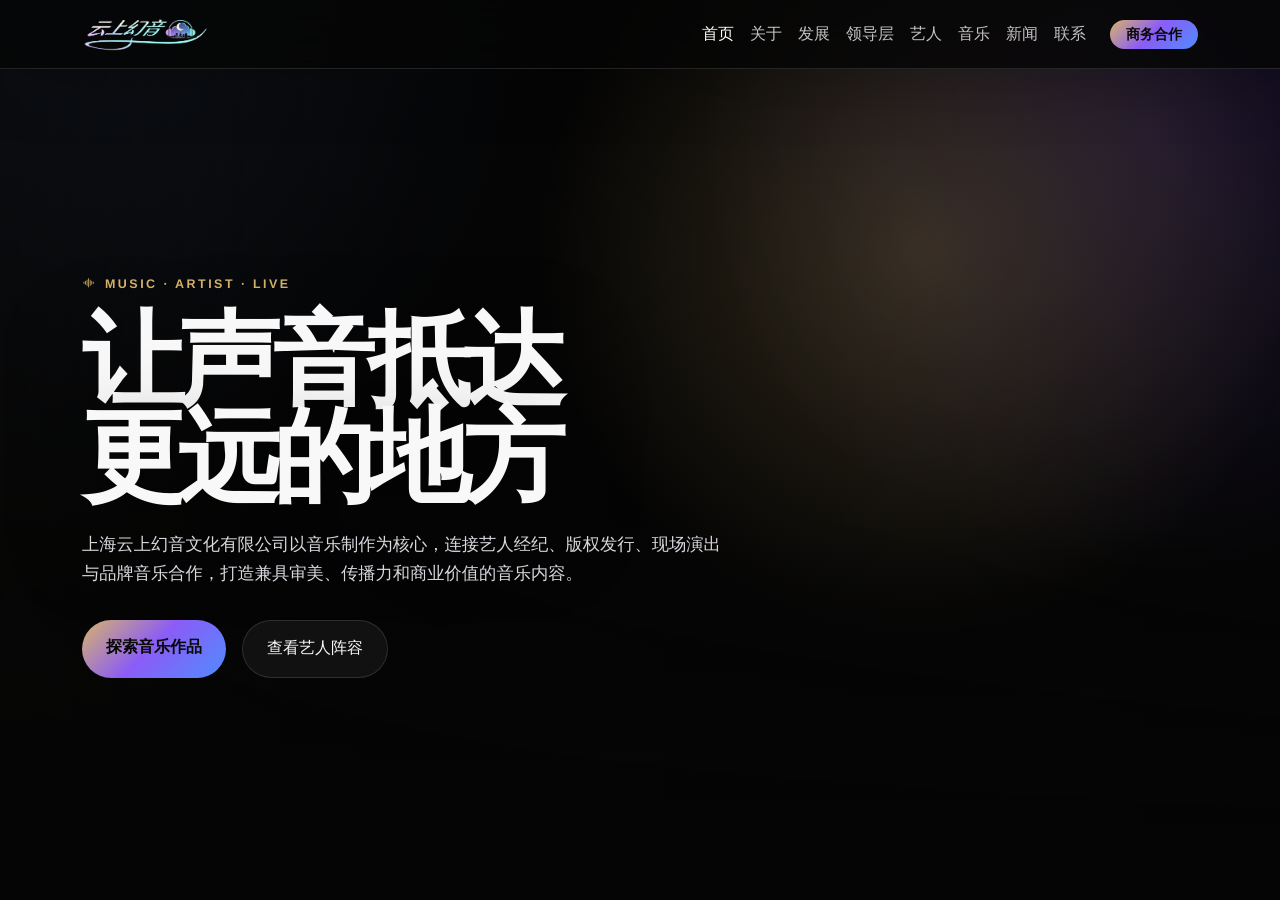
==== commit 12876760: "Add files via upload" ====
--- a/index.html
+++ b/index.html
@@ -26,6 +26,8 @@
           <ul class="navbar-nav ms-auto align-items-lg-center">
             <li class="nav-item"><a class="nav-link active" href="index.html">首页</a></li>
             <li class="nav-item"><a class="nav-link" href="about.html">关于</a></li>
+            <li class="nav-item"><a class="nav-link" href="development.html">发展</a></li>
+            <li class="nav-item"><a class="nav-link" href="leadership.html">领导层</a></li>
             <li class="nav-item"><a class="nav-link" href="artists.html">艺人</a></li>
             <li class="nav-item"><a class="nav-link" href="music.html">音乐</a></li>
             <li class="nav-item"><a class="nav-link" href="news.html">新闻</a></li>
@@ -36,7 +38,7 @@
       </div>
     </nav>
 
-    <header class="hero" style="--hero-image: url('https://trae-api-cn.mchost.guru/api/ide/v1/text_to_image?prompt=luxury%20music%20company%20concert%20stage%20background%2C%20cinematic%20lighting%2C%20premium%20website%20hero%20image%2C%20deep%20blue%20purple%20gold%20atmosphere%2C%20realistic%20wide%20angle&image_size=landscape_16_9');">
+    <header class="hero" style="background-image: radial-gradient(circle at 72% 28%, rgba(216, 180, 106, 0.22), transparent 24rem), linear-gradient(90deg, rgba(5, 5, 5, 0.78) 0%, rgba(5, 5, 5, 0.46) 48%, rgba(5, 5, 5, 0.18) 100%), url('https://trae-api-cn.mchost.guru/api/ide/v1/text_to_image?prompt=luxury%20music%20company%20concert%20stage%20background%2C%20cinematic%20lighting%2C%20premium%20website%20hero%20image%2C%20deep%20blue%20purple%20gold%20atmosphere%2C%20realistic%20wide%20angle&image_size=landscape_16_9');">
       <div class="container">
         <div class="row">
           <div class="col-lg-9" data-aos="fade-up">
@@ -280,8 +282,8 @@
             <p class="muted">专注音乐制作、艺人经纪、版权发行、演出活动与品牌音乐合作。</p>
             <div><a class="social-link" href="#" aria-label="微博"><i class="bi bi-sina-weibo"></i></a><a class="social-link" href="#" aria-label="微信"><i class="bi bi-wechat"></i></a><a class="social-link" href="#" aria-label="抖音"><i class="bi bi-music-note-beamed"></i></a></div>
           </div>
-          <div class="col-6 col-lg-2"><h3 class="h6">导航</h3><a class="footer-link" href="about.html">关于我们</a><a class="footer-link" href="artists.html">艺人阵容</a><a class="footer-link" href="music.html">音乐作品</a></div>
-          <div class="col-6 col-lg-2"><h3 class="h6">内容</h3><a class="footer-link" href="news.html">新闻动态</a><a class="footer-link" href="contact.html">商务合作</a><a class="footer-link" href="contact.html">联系我们</a></div>
+          <div class="col-6 col-lg-2"><h3 class="h6">导航</h3><a class="footer-link" href="about.html">关于我们</a><a class="footer-link" href="development.html">公司发展</a><a class="footer-link" href="leadership.html">领导层介绍</a></div>
+          <div class="col-6 col-lg-2"><h3 class="h6">内容</h3><a class="footer-link" href="artists.html">艺人阵容</a><a class="footer-link" href="music.html">音乐作品</a><a class="footer-link" href="news.html">新闻动态</a></div>
           <div class="col-lg-3"><h3 class="h6">联系</h3><p class="muted mb-1">上海市 · 音乐产业园区</p><p class="muted mb-1">business@example.com</p><p class="muted mb-0">400-000-0000</p></div>
         </div>
         <div class="border-top border-secondary-subtle mt-4 pt-4 muted small">© 2026 上海云上幻音文化有限公司. All Rights Reserved. 沪ICP备XXXXXXXX号</div>
--- a/css/style.css
+++ b/css/style.css
@@ -146,19 +146,15 @@
   align-items: center;
   padding: 8rem 0 5rem;
   isolation: isolate;
-  --hero-image: url("https://trae-api-cn.mchost.guru/api/ide/v1/text_to_image?prompt=luxury%20music%20company%20concert%20stage%20background%2C%20cinematic%20lights%2C%20premium%20website%20hero%2C%20deep%20blue%20gold%20purple%20atmosphere%2C%20realistic%20wide%20angle&image_size=landscape_16_9");
+  background-size: cover;
+  background-position: center;
 }
 
 .hero::before {
   position: absolute;
   inset: 0;
   content: "";
-  background:
-    radial-gradient(circle at 72% 28%, rgba(216, 180, 106, 0.22), transparent 24rem),
-    linear-gradient(90deg, rgba(5, 5, 5, 0.78) 0%, rgba(5, 5, 5, 0.46) 48%, rgba(5, 5, 5, 0.18) 100%),
-    var(--hero-image);
-  background-size: cover;
-  background-position: center;
+  background: transparent;
 }
 
 .hero::after,
@@ -428,11 +424,9 @@
   align-items: center;
   padding: 8.5rem 0 4rem;
   border-bottom: 1px solid var(--line);
-  --page-image: url("https://trae-api-cn.mchost.guru/api/ide/v1/text_to_image?prompt=premium%20music%20label%20website%20banner%20background%2C%20recording%20studio%20and%20concert%20lights%2C%20dark%20blue%20purple%20gold%20cinematic%2C%20realistic%20wide%20photo&image_size=landscape_16_9");
   background:
     radial-gradient(circle at 76% 30%, rgba(79, 140, 255, 0.24), transparent 24rem),
-    linear-gradient(90deg, rgba(5, 5, 5, 0.76), rgba(5, 5, 5, 0.36)),
-    var(--page-image);
+    linear-gradient(90deg, rgba(5, 5, 5, 0.76), rgba(5, 5, 5, 0.36));
   background-size: cover;
   background-position: center;
   isolation: isolate;
@@ -474,6 +468,300 @@
   border-radius: 50%;
   content: "";
   background: var(--gold);
+}
+
+.louver-grid {
+  display: flex;
+  min-height: 34rem;
+  gap: 0.85rem;
+}
+
+.louver-panel {
+  position: relative;
+  flex: 1 1 0;
+  min-width: 0;
+  border: 1px solid var(--line);
+  border-radius: 1.5rem;
+  color: var(--text);
+  background:
+    linear-gradient(180deg, rgba(5, 5, 5, 0.12), rgba(5, 5, 5, 0.88));
+  background-size: cover;
+  background-position: center;
+  box-shadow: 0 1.5rem 5rem rgba(0, 0, 0, 0.22);
+  overflow: hidden;
+  isolation: isolate;
+  transition: flex 0.75s ease, transform 0.45s ease, border-color 0.45s ease;
+}
+
+.louver-panel::before {
+  position: absolute;
+  inset: 0;
+  z-index: 0;
+  content: "";
+  opacity: 0.82;
+  background:
+    radial-gradient(circle at 50% 18%, rgba(216, 180, 106, 0.2), transparent 18rem),
+    linear-gradient(90deg, rgba(5, 5, 5, 0.1), rgba(5, 5, 5, 0.82));
+  transition: opacity 0.45s ease;
+}
+
+.louver-panel:hover,
+.louver-panel:focus-within {
+  flex: 2.65 1 0;
+  transform: translateY(-0.35rem);
+  border-color: rgba(216, 180, 106, 0.48);
+}
+
+.louver-panel:hover::before,
+.louver-panel:focus-within::before {
+  opacity: 0.64;
+}
+
+.louver-content {
+  position: absolute;
+  inset: 0;
+  z-index: 1;
+  display: flex;
+  flex-direction: column;
+  justify-content: flex-end;
+  padding: 2rem;
+}
+
+.louver-index {
+  position: absolute;
+  top: 1.4rem;
+  left: 1.4rem;
+  color: rgba(255, 255, 255, 0.38);
+  font-size: clamp(2.8rem, 6vw, 5.4rem);
+  font-weight: 900;
+  line-height: 1;
+  letter-spacing: -0.08em;
+}
+
+.louver-title {
+  max-width: 18rem;
+  margin: 0;
+  font-size: clamp(1.45rem, 2.4vw, 2.8rem);
+  font-weight: 900;
+  line-height: 1;
+  letter-spacing: -0.05em;
+}
+
+.louver-copy {
+  max-width: 32rem;
+  max-height: 0;
+  margin: 0;
+  opacity: 0;
+  overflow: hidden;
+  transform: translateY(1rem);
+  transition: max-height 0.55s ease, margin 0.45s ease, opacity 0.45s ease, transform 0.45s ease;
+}
+
+.louver-panel:hover .louver-copy,
+.louver-panel:focus-within .louver-copy {
+  max-height: 22rem;
+  margin-top: 1rem;
+  opacity: 1;
+  transform: translateY(0);
+}
+
+.louver-copy p {
+  margin-bottom: 0.7rem;
+}
+
+.louver-copy ul {
+  margin: 0;
+  padding-left: 1.1rem;
+}
+
+.louver-copy li {
+  margin-bottom: 0.35rem;
+}
+
+.louver-meta {
+  display: inline-flex;
+  width: fit-content;
+  margin-bottom: 0.85rem;
+  padding: 0.35rem 0.75rem;
+  border: 1px solid rgba(216, 180, 106, 0.38);
+  border-radius: 999px;
+  color: var(--gold);
+  background: rgba(5, 5, 5, 0.42);
+  font-size: 0.75rem;
+  font-weight: 800;
+  letter-spacing: 0.14em;
+  text-transform: uppercase;
+}
+
+.leader-card {
+  min-height: 38rem;
+}
+
+.leader-card .louver-content {
+  background: linear-gradient(180deg, transparent 12%, rgba(5, 5, 5, 0.32) 48%, rgba(5, 5, 5, 0.92));
+}
+
+.leader-role {
+  color: var(--gold);
+  font-size: 0.84rem;
+  font-weight: 800;
+  letter-spacing: 0.12em;
+  text-transform: uppercase;
+}
+
+.owner-carousel {
+  position: relative;
+  border: 1px solid var(--line);
+  border-radius: 2rem;
+  background:
+    radial-gradient(circle at 18% 22%, rgba(216, 180, 106, 0.14), transparent 20rem),
+    radial-gradient(circle at 82% 18%, rgba(79, 140, 255, 0.16), transparent 22rem),
+    rgba(255, 255, 255, 0.045);
+  box-shadow: 0 2rem 6rem rgba(0, 0, 0, 0.28);
+  overflow: hidden;
+}
+
+.owner-carousel::before {
+  position: absolute;
+  inset: 8% 10%;
+  content: "";
+  border: 1px solid rgba(216, 180, 106, 0.18);
+  border-radius: 50%;
+  opacity: 0.75;
+  background:
+    conic-gradient(from 18deg, rgba(216, 180, 106, 0.28), rgba(79, 140, 255, 0.08), rgba(139, 92, 246, 0.18), rgba(216, 180, 106, 0.28));
+  filter: blur(0.5px);
+  animation: ownerRotate 18s linear infinite;
+}
+
+.owner-slide {
+  position: relative;
+  z-index: 1;
+  min-height: 38rem;
+  display: grid;
+  grid-template-columns: minmax(14rem, 0.72fr) minmax(0, 1.28fr);
+  gap: 2rem;
+  align-items: center;
+  padding: 3rem;
+}
+
+.owner-portrait {
+  position: relative;
+  min-height: 28rem;
+  border: 1px solid rgba(216, 180, 106, 0.32);
+  border-radius: 1.6rem;
+  background:
+    linear-gradient(180deg, rgba(5, 5, 5, 0.02), rgba(5, 5, 5, 0.78));
+  background-size: cover;
+  background-position: center;
+  box-shadow: inset 0 0 0 1px rgba(255, 255, 255, 0.05), 0 1.4rem 4rem rgba(0, 0, 0, 0.28);
+  overflow: hidden;
+}
+
+.owner-badge {
+  position: absolute;
+  left: 1rem;
+  bottom: 1rem;
+  display: inline-flex;
+  padding: 0.45rem 0.8rem;
+  border: 1px solid rgba(216, 180, 106, 0.45);
+  border-radius: 999px;
+  color: var(--gold);
+  background: rgba(5, 5, 5, 0.62);
+  font-size: 0.75rem;
+  font-weight: 800;
+  letter-spacing: 0.12em;
+  text-transform: uppercase;
+}
+
+.owner-content {
+  position: relative;
+  padding: 1rem 0;
+}
+
+.owner-content h3 {
+  margin: 0.35rem 0 1rem;
+  font-size: clamp(2rem, 4vw, 4.6rem);
+  font-weight: 900;
+  line-height: 0.98;
+  letter-spacing: -0.06em;
+}
+
+.owner-content .lead {
+  max-width: 52rem;
+  color: #dddde5;
+}
+
+.owner-points {
+  display: grid;
+  grid-template-columns: repeat(2, minmax(0, 1fr));
+  gap: 0.85rem;
+  margin-top: 1.5rem;
+}
+
+.owner-point {
+  border: 1px solid var(--line);
+  border-radius: 1rem;
+  padding: 1rem;
+  background: rgba(255, 255, 255, 0.055);
+}
+
+.owner-point strong {
+  display: block;
+  margin-bottom: 0.25rem;
+  color: var(--gold);
+}
+
+.owner-controls {
+  position: absolute;
+  right: 2rem;
+  bottom: 2rem;
+  z-index: 2;
+  display: flex;
+  gap: 0.75rem;
+}
+
+.owner-control {
+  position: static;
+  width: 3rem;
+  height: 3rem;
+  border: 1px solid rgba(216, 180, 106, 0.35);
+  border-radius: 50%;
+  color: #111;
+  background: var(--gold);
+  opacity: 1;
+}
+
+.owner-control:hover {
+  background: #f0cf82;
+}
+
+.owner-carousel .carousel-indicators {
+  right: auto;
+  bottom: 2.35rem;
+  left: 2rem;
+  z-index: 2;
+  justify-content: flex-start;
+  margin: 0;
+}
+
+.owner-carousel .carousel-indicators [data-bs-target] {
+  width: 2.2rem;
+  height: 0.18rem;
+  border: 0;
+  border-radius: 999px;
+  background-color: rgba(255, 255, 255, 0.5);
+  opacity: 1;
+}
+
+.owner-carousel .carousel-indicators .active {
+  background-color: var(--gold);
+}
+
+@keyframes ownerRotate {
+  to {
+    transform: rotate(360deg);
+  }
 }
 
 .music-row {
--- a/css/responsive.css
+++ b/css/responsive.css
@@ -1,6 +1,10 @@
 @media (max-width: 991.98px) {
   .navbar-collapse {
     padding: 1rem 0;
+  }
+
+  .navbar-nav {
+    align-items: flex-start !important;
   }
 
   .hero {
@@ -11,6 +15,46 @@
   .section {
     min-height: 100svh;
     padding: 4.5rem 0;
+  }
+
+  .louver-grid {
+    min-height: auto;
+    flex-direction: column;
+  }
+
+  .louver-panel,
+  .louver-panel:hover,
+  .louver-panel:focus-within {
+    flex: none;
+    min-height: 24rem;
+    transform: none;
+  }
+
+  .louver-copy {
+    max-height: none;
+    margin-top: 1rem;
+    opacity: 1;
+    transform: none;
+  }
+
+  .owner-slide {
+    min-height: auto;
+    grid-template-columns: 1fr;
+    padding: 2rem;
+  }
+
+  .owner-portrait {
+    min-height: 24rem;
+  }
+
+  .owner-controls {
+    position: static;
+    margin: 0 2rem 2rem;
+  }
+
+  .owner-carousel .carousel-indicators {
+    position: static;
+    margin: 0 2rem 1.5rem;
   }
 }
 
@@ -62,5 +106,34 @@
   .carousel-controls {
     margin-top: 1rem;
   }
+
+  .louver-content {
+    padding: 1.35rem;
+  }
+
+  .louver-panel,
+  .leader-card {
+    min-height: 25rem;
+  }
+
+  .owner-slide {
+    padding: 1.25rem;
+  }
+
+  .owner-portrait {
+    min-height: 21rem;
+  }
+
+  .owner-points {
+    grid-template-columns: 1fr;
+  }
+
+  .owner-controls {
+    margin: 0 1.25rem 1.25rem;
+  }
+
+  .owner-carousel .carousel-indicators {
+    margin: 0 1.25rem 1.25rem;
+  }
 }
 
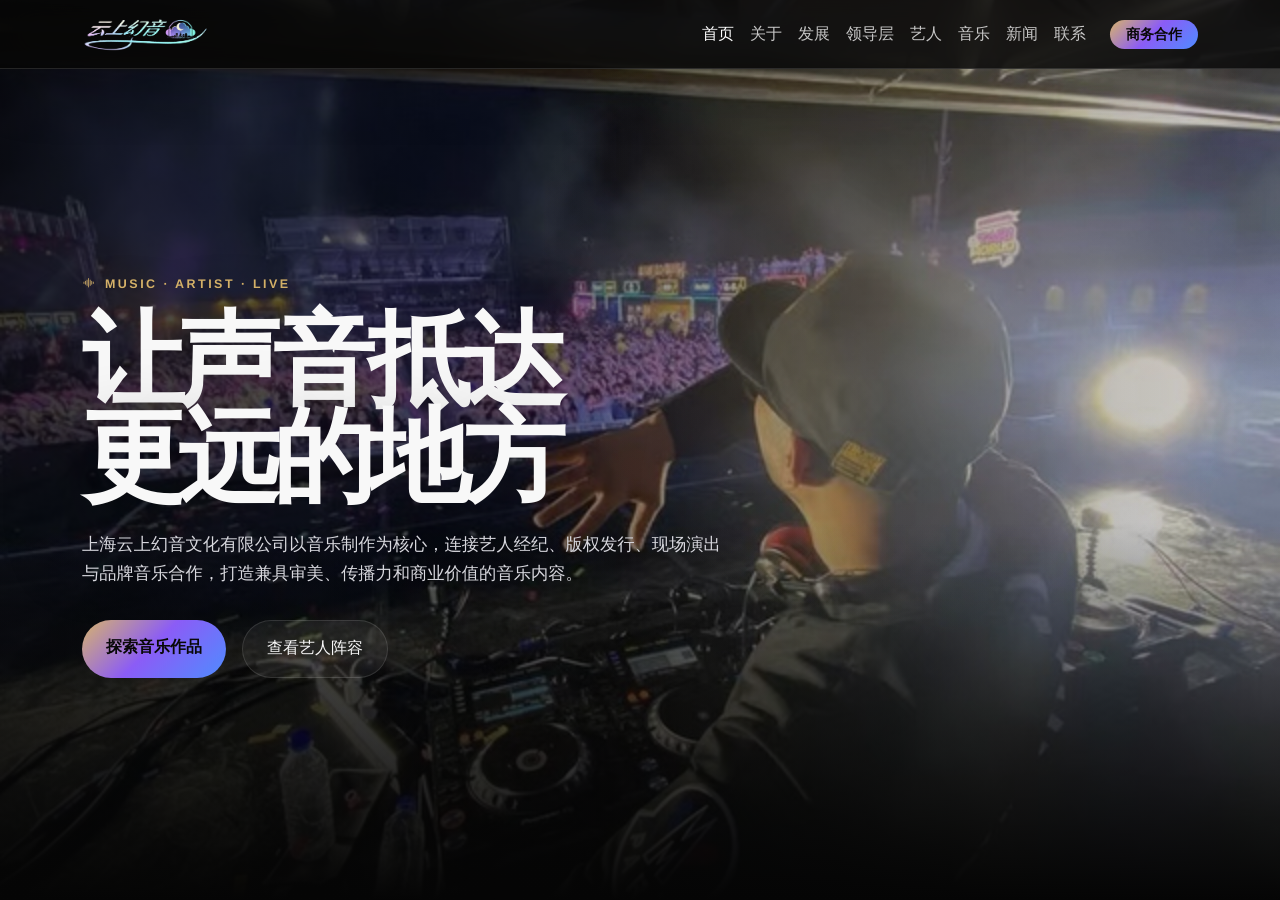
==== commit 7a52e1a5: "Add files via upload" ====
--- a/index.html
+++ b/index.html
@@ -38,7 +38,7 @@
       </div>
     </nav>
 
-    <header class="hero" style="background-image: radial-gradient(circle at 72% 28%, rgba(216, 180, 106, 0.22), transparent 24rem), linear-gradient(90deg, rgba(5, 5, 5, 0.78) 0%, rgba(5, 5, 5, 0.46) 48%, rgba(5, 5, 5, 0.18) 100%), url('https://trae-api-cn.mchost.guru/api/ide/v1/text_to_image?prompt=luxury%20music%20company%20concert%20stage%20background%2C%20cinematic%20lighting%2C%20premium%20website%20hero%20image%2C%20deep%20blue%20purple%20gold%20atmosphere%2C%20realistic%20wide%20angle&image_size=landscape_16_9');">
+    <header class="hero" style="background-image: radial-gradient(circle at 72% 28%, rgba(216, 180, 106, 0.22), transparent 24rem), linear-gradient(90deg, rgba(5, 5, 5, 0.78) 0%, rgba(5, 5, 5, 0.46) 48%, rgba(5, 5, 5, 0.18) 100%), url('images/w640slw.jpg');">
       <div class="container">
         <div class="row">
           <div class="col-lg-9" data-aos="fade-up">
@@ -95,40 +95,31 @@
             <div class="swiper-wrapper">
               <div class="swiper-slide">
                 <article class="glass-card">
-                  <img class="image-ratio" src="images/artists/lin-che.jpg" alt="流行女歌手林澈">
+                  <img class="image-ratio" src="images/yfa.jpg" alt="流行男歌手杨富安">
                   <div class="card-body">
                     <span class="meta">Pop Vocal</span>
-                    <h3 class="h4 mt-2">林澈</h3>
+                    <h3 class="h4 mt-2">杨富安</h3>
                     <p class="muted mb-0">以细腻声线和城市流行叙事见长，代表作《夜航线》。</p>
                   </div>
                 </article>
               </div>
+              
               <div class="swiper-slide">
                 <article class="glass-card">
-                  <img class="image-ratio" src="images/artists/shen-mo.jpg" alt="电子音乐制作人沈墨">
+                  <img class="image-ratio" src="images/lcy.jpg" alt="独立摇滚主唱廖聪颖">
                   <div class="card-body">
-                    <span class="meta">Electronic</span>
-                    <h3 class="h4 mt-2">沈墨</h3>
-                    <p class="muted mb-0">电子制作人，擅长未来感声场与现场视觉联动。</p>
+                    <span class="meta">Indie Rock</span>
+                    <h3 class="h4 mt-2">廖聪颖</h3>
+                    <p class="muted mb-0">独立摇滚唱作人，作品关注青年情绪和城市生活。</p>
                   </div>
                 </article>
               </div>
               <div class="swiper-slide">
                 <article class="glass-card">
-                  <img class="image-ratio" src="images/artists/bei-yu.jpg" alt="独立摇滚主唱北屿">
-                  <div class="card-body">
-                    <span class="meta">Indie Rock</span>
-                    <h3 class="h4 mt-2">北屿</h3>
-                    <p class="muted mb-0">独立摇滚唱作人，作品关注青年情绪和城市生活。</p>
-                  </div>
-                </article>
-              </div>
-              <div class="swiper-slide">
-                <article class="glass-card">
-                  <img class="image-ratio" src="images/artists/xu-yan.jpg" alt="R&B 歌手许言">
+                  <img class="image-ratio" src="images/ct.jpg" alt="R&B 歌手陈滔">
                   <div class="card-body">
                     <span class="meta">R&B</span>
-                    <h3 class="h4 mt-2">许言</h3>
+                    <h3 class="h4 mt-2">陈滔</h3>
                     <p class="muted mb-0">R&B 唱作人，声音松弛且具有强烈律动表达。</p>
                   </div>
                 </article>
@@ -152,34 +143,34 @@
           <div class="row g-4">
             <div class="col-md-4" data-aos="fade-up">
               <article class="glass-card">
-                <img class="album-cover" src="images/albums/ye-hang-xian.jpg" alt="专辑夜航线封面">
+                <img class="album-cover" src="images/OIP-C.jpg" alt="专辑夜航线封面">
                 <div class="card-body">
                   <span class="meta">2026 Single</span>
                   <h3 class="h4 mt-2">夜航线</h3>
-                  <p class="muted">林澈 · 城市流行</p>
+                  <p class="muted">杨富安 · 城市流行</p>
                   <audio controls class="w-100"><source src="" type="audio/mpeg">当前浏览器不支持音频播放。</audio>
                 </div>
               </article>
             </div>
             <div class="col-md-4" data-aos="fade-up" data-aos-delay="100">
               <article class="glass-card">
-                <img class="album-cover" src="images/albums/di-kong-yun-ceng.jpg" alt="专辑低空云层封面">
+                <img class="album-cover" src="images/fa2bb6e7e62e5311.jpg" alt="专辑低空云层封面">
                 <div class="card-body">
                   <span class="meta">2026 EP</span>
                   <h3 class="h4 mt-2">低空云层</h3>
-                  <p class="muted">沈墨 · 电子音乐</p>
+                  <p class="muted">陈滔 · 电子音乐</p>
                   <audio controls class="w-100"><source src="" type="audio/mpeg">当前浏览器不支持音频播放。</audio>
                 </div>
               </article>
             </div>
             <div class="col-md-4" data-aos="fade-up" data-aos-delay="200">
               <article class="glass-card">
-                <img class="album-cover" src="images/albums/wan-feng-fa-sheng-shi.jpg" alt="专辑晚风发生时封面">
+                <img class="album-cover" src="images/b80b78d8e1d3f8d907cef2c85ac1e519.jpeg" alt="专辑她的故乡威远封面">
                 <div class="card-body">
-                  <span class="meta">2025 Album</span>
-                  <h3 class="h4 mt-2">晚风发生时</h3>
-                  <p class="muted">北屿 · 独立摇滚</p>
-                  <audio controls class="w-100"><source src="" type="audio/mpeg">当前浏览器不支持音频播放。</audio>
+                  <span class="meta">2026 Album</span>
+                  <h3 class="h4 mt-2">她的故乡威远</h3>
+                  <p class="muted">廖聪颖 · 独立流行</p>
+                  <audio  src="https://lcy20.netlify.app/gryy/不见桃花不见秋 - 她的故乡威远.mp3" controls class="w-100"><source  type="audio/mpeg">当前浏览器不支持音频播放。</audio>
                 </div>
               </article>
             </div>
@@ -237,21 +228,16 @@
             <div class="col-md-4" data-aos="fade-up">
               <article class="glass-card">
                 <img class="wide-image" src="images/news/company-plan.jpg" alt="公司发布会">
-                <div class="card-body"><span class="meta">公司新闻</span><h3 class="h5 mt-2">云上幻音发布 2026 内容厂牌计划</h3><p class="muted mb-0">围绕音乐制作、艺人开发与现场项目持续投入。</p></div>
+                <div class="card-body"><span class="meta">公司新闻</span><h3 class="h5 mt-2">云上幻音公司创立 2026厂牌计划</h3><p class="muted mb-0">音乐制作、艺人开发与现场项目持续投入。</p></div>
               </article>
             </div>
             <div class="col-md-4" data-aos="fade-up" data-aos-delay="100">
               <article class="glass-card">
                 <img class="wide-image" src="images/news/studio-release.jpg" alt="录音棚制作现场">
-                <div class="card-body"><span class="meta">作品发行</span><h3 class="h5 mt-2">林澈全新单曲《夜航线》正式上线</h3><p class="muted mb-0">以夜晚城市为背景，呈现更成熟的流行表达。</p></div>
-              </article>
-            </div>
-            <div class="col-md-4" data-aos="fade-up" data-aos-delay="200">
-              <article class="glass-card">
-                <img class="wide-image" src="images/news/live-festival.jpg" alt="音乐节现场">
-                <div class="card-body"><span class="meta">演出活动</span><h3 class="h5 mt-2">厂牌联合演出将在上海启动</h3><p class="muted mb-0">多位艺人同台，呈现多风格融合现场。</p></div>
-              </article>
-            </div>
+                <div class="card-body"><span class="meta">作品发行</span><h3 class="h5 mt-2">廖聪颖全新单曲《她的故乡威远》正式上线</h3><p class="muted mb-0">以夜晚城市为背景，呈现更成熟的流行表达。</p></div>
+              </article>
+            </div>
+          
           </div>
         </div>
       </section>
